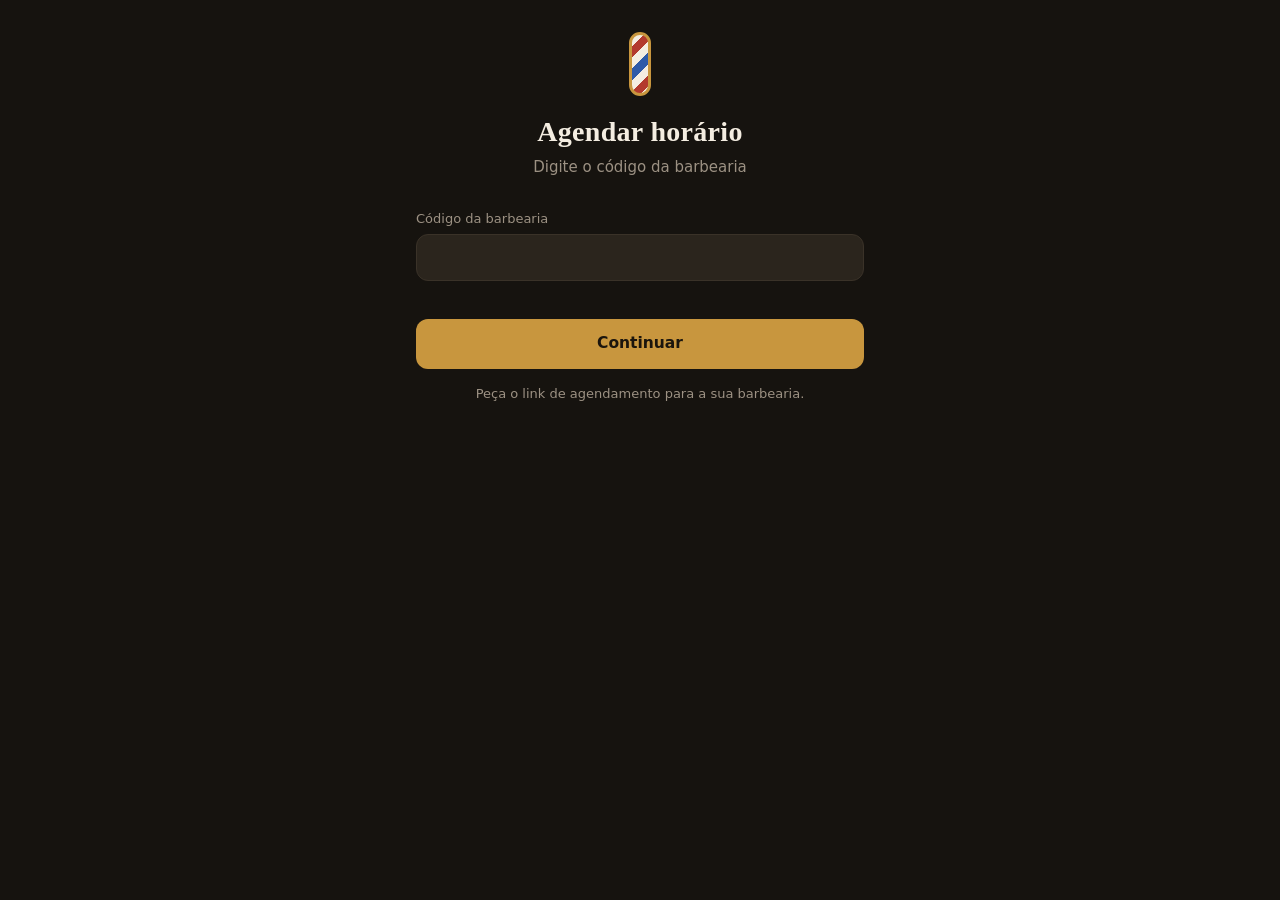
==== agendar/index.html @ 5ee4e3a0 "Site inicial: painel e agendamento" ====
<!doctype html>
<html lang="pt-BR">
<head>
  <meta charset="utf-8">
  <meta name="viewport" content="width=device-width, initial-scale=1, viewport-fit=cover">
  <meta name="theme-color" content="#16130f">
  <title>Agendar horário</title>
  <link rel="stylesheet" href="../comum/app.css">
  <link rel="stylesheet" href="../comum/web.css">
</head>
<body>
  <div id="app" class="pagina"></div>
  <div id="overlays"></div>
  <div id="toast" class="toast"></div>
  <script src="../comum/supabase.js"></script>
  <script src="../comum/comum.js"></script>
  <script src="agendar.js"></script>
</body>
</html>
---- comum/app.css ----
:root {
  --bg: #16130f;
  --surface: #211c16;
  --surface-2: #2b251d;
  --line: #3a3228;
  --text: #f4ede1;
  --muted: #9c9183;
  --gold: #c8963e;
  --gold-soft: rgba(200, 150, 62, .14);
  --green: #74b36f;
  --green-soft: rgba(116, 179, 111, .14);
  --red: #d8604f;
  --red-soft: rgba(216, 96, 79, .14);
  --blue: #6c9bd8;
  --blue-soft: rgba(108, 155, 216, .14);
  --radius: 14px;
  --nav-h: 64px;
}

* { box-sizing: border-box; -webkit-tap-highlight-color: transparent; }
html, body { margin: 0; padding: 0; background: var(--bg); color: var(--text); }
body {
  font-family: system-ui, -apple-system, "Segoe UI", Roboto, sans-serif;
  font-size: 15px;
  line-height: 1.4;
  overscroll-behavior: none;
}
button, input, select, textarea { font: inherit; color: inherit; }
button { cursor: pointer; }

/* ---------- Login ---------- */
.login {
  min-height: 100vh;
  display: flex; flex-direction: column; justify-content: center;
  padding: 32px 24px;
  max-width: 420px; margin: 0 auto;
}
.brand { text-align: center; margin-bottom: 32px; }
.pole {
  width: 22px; height: 64px; margin: 0 auto 16px; border-radius: 11px;
  border: 3px solid var(--gold);
  background: repeating-linear-gradient(135deg, #f4ede1 0 8px, #b33a2e 8px 16px, #f4ede1 16px 24px, #2e5aa8 24px 32px);
}
.brand h1 {
  font-family: Georgia, "Times New Roman", serif;
  font-weight: 600; font-size: 28px; margin: 0; letter-spacing: .3px;
}
.brand p { color: var(--muted); margin: 6px 0 0; }

/* ---------- Shell ---------- */
.topbar {
  position: sticky; top: 0; z-index: 5;
  display: flex; align-items: center; justify-content: space-between;
  padding: 14px 16px 10px;
  background: var(--bg);
}
.topbar h2 { margin: 0; font-size: 22px; font-weight: 700; }
.topbar .sub { color: var(--muted); font-size: 13px; }
.chip {
  display: inline-flex; align-items: center; gap: 6px;
  padding: 6px 10px; border-radius: 999px;
  background: var(--surface); color: var(--muted); font-size: 13px;
  border: 1px solid var(--line);
}
.content { padding: 4px 16px calc(var(--nav-h) + 90px); }

.nav {
  position: fixed; left: 0; right: 0; bottom: 0; z-index: 10;
  height: var(--nav-h);
  display: flex; background: var(--surface);
  border-top: 1px solid var(--line);
}
.nav button {
  flex: 1; border: 0; background: none; color: var(--muted);
  display: flex; flex-direction: column; align-items: center; justify-content: center; gap: 3px;
  font-size: 11.5px;
}
.nav button svg { width: 22px; height: 22px; }
.nav button.on { color: var(--gold); }

.fab {
  position: fixed; right: 18px; bottom: calc(var(--nav-h) + 18px); z-index: 9;
  width: 56px; height: 56px; border-radius: 18px; border: 0;
  background: var(--gold); color: #1b150d;
  box-shadow: 0 6px 18px rgba(0,0,0,.45);
  display: flex; align-items: center; justify-content: center;
}
.fab svg { width: 26px; height: 26px; }

/* ---------- Componentes ---------- */
.card {
  background: var(--surface); border: 1px solid var(--line);
  border-radius: var(--radius); padding: 14px;
}
.stack > * + * { margin-top: 10px; }
.section-title {
  margin: 22px 0 10px; font-size: 13px; letter-spacing: .6px;
  text-transform: uppercase; color: var(--muted); font-weight: 600;
  display: flex; justify-content: space-between; align-items: center;
}
.stats { display: grid; grid-template-columns: 1fr 1fr; gap: 10px; }
.stat { background: var(--surface); border: 1px solid var(--line); border-radius: var(--radius); padding: 12px 14px; }
.stat.wide { grid-column: span 2; }
.stat .lbl { color: var(--muted); font-size: 12.5px; }
.stat .val { white-space: nowrap; font-size: 20px; font-weight: 700; margin-top: 2px; font-variant-numeric: tabular-nums; }
.stat.gold .val { color: var(--gold); }
.pos { color: var(--green); }
.neg { color: var(--red); }

.list { background: var(--surface); border: 1px solid var(--line); border-radius: var(--radius); overflow: hidden; }
.item {
  display: flex; align-items: center; gap: 12px;
  padding: 12px 14px; border-bottom: 1px solid var(--line);
  width: 100%; background: none; border-left: 0; border-right: 0; border-top: 0; text-align: left;
}
.item:last-child { border-bottom: 0; }
.item:active { background: var(--surface-2); }
.item .main { flex: 1; min-width: 0; }
.item .t { font-weight: 600; white-space: nowrap; overflow: hidden; text-overflow: ellipsis; }
.item .s { color: var(--muted); font-size: 13px; white-space: nowrap; overflow: hidden; text-overflow: ellipsis; }
.icon-btn {
  flex: none; width: 40px; height: 40px; border-radius: 12px;
  border: 1px solid var(--line); background: var(--surface-2); color: var(--muted);
  display: flex; align-items: center; justify-content: center;
}
.icon-btn svg { width: 19px; height: 19px; }
.icon-btn:active { filter: brightness(.9); }
.icon-btn.danger { background: var(--red-soft); color: var(--red); border-color: transparent; }
.item .right { text-align: right; font-variant-numeric: tabular-nums; white-space: nowrap; }
.time {
  min-width: 52px; text-align: center; font-weight: 700; font-variant-numeric: tabular-nums;
  padding: 6px 0; border-radius: 10px; background: var(--surface-2);
}
.avatar {
  width: 40px; height: 40px; border-radius: 50%; flex: none;
  display: flex; align-items: center; justify-content: center;
  background: var(--gold-soft); color: var(--gold); font-weight: 700;
}

.badge {
  display: inline-block; padding: 2px 8px; border-radius: 999px; font-size: 11.5px; font-weight: 600;
}
.b-agendado { background: var(--blue-soft); color: var(--blue); }
.b-concluido { background: var(--green-soft); color: var(--green); }
.b-cancelado { background: var(--red-soft); color: var(--red); }
.b-faltou { background: var(--surface-2); color: var(--muted); }

.empty { text-align: center; color: var(--muted); padding: 28px 12px; }

.datebar { display: flex; align-items: center; gap: 8px; margin-bottom: 12px; }
.datebar .d {
  flex: 1; text-align: center; padding: 10px; border-radius: 12px;
  background: var(--surface); border: 1px solid var(--line); font-weight: 600;
  position: relative;
}
.datebar .d input { position: absolute; inset: 0; opacity: 0; width: 100%; }
.iconbtn {
  width: 42px; height: 42px; border-radius: 12px; border: 1px solid var(--line);
  background: var(--surface); display: flex; align-items: center; justify-content: center; flex: none;
}
.iconbtn svg { width: 20px; height: 20px; }

.search {
  width: 100%; padding: 12px 14px; border-radius: 12px;
  background: var(--surface); border: 1px solid var(--line); outline: none; margin-bottom: 12px;
}
.search:focus { border-color: var(--gold); }

.bars .row { display: flex; align-items: center; gap: 10px; margin: 8px 0; font-size: 13.5px; }
.bars .row .n { width: 96px; color: var(--muted); }
.bars .row .bar { flex: 1; height: 8px; background: var(--surface-2); border-radius: 4px; overflow: hidden; }
.bars .row .bar i { display: block; height: 100%; background: var(--gold); border-radius: 4px; }
.bars .row .v { min-width: 92px; text-align: right; font-variant-numeric: tabular-nums; white-space: nowrap; }

.quick { display: grid; grid-template-columns: repeat(3, 1fr); gap: 10px; }
.quick button {
  background: var(--surface); border: 1px solid var(--line); border-radius: var(--radius);
  padding: 14px 6px; display: flex; flex-direction: column; align-items: center; gap: 6px; font-size: 13px;
}
.quick button svg { width: 22px; height: 22px; color: var(--gold); }

/* ---------- Formulários ---------- */
.field { margin-bottom: 14px; }
.field label { display: block; font-size: 13px; color: var(--muted); margin-bottom: 6px; }
.field input, .field select, .field textarea {
  width: 100%; padding: 12px 14px; border-radius: 12px;
  background: var(--surface-2); border: 1px solid var(--line); outline: none;
  -webkit-appearance: none; appearance: none;
}
.field select {
  background-image: linear-gradient(45deg, transparent 50%, var(--muted) 50%), linear-gradient(135deg, var(--muted) 50%, transparent 50%);
  background-position: calc(100% - 18px) 52%, calc(100% - 13px) 52%;
  background-size: 5px 5px; background-repeat: no-repeat; padding-right: 34px;
}
.field textarea { min-height: 76px; resize: vertical; }
.field input:focus, .field select:focus, .field textarea:focus { border-color: var(--gold); }
.row2 { display: grid; grid-template-columns: 1fr 1fr; gap: 10px; }
.row3 { display: grid; grid-template-columns: 1fr 1.6fr 1.2fr; gap: 8px; }

.btn {
  width: 100%; padding: 14px; border-radius: 12px; border: 0;
  background: var(--gold); color: #1b150d; font-weight: 700; font-size: 15.5px;
}
.btn:active { filter: brightness(.92); }
.btn.ghost { background: var(--surface-2); color: var(--text); border: 1px solid var(--line); }
.btn.danger { background: var(--red-soft); color: var(--red); }
.btn.green { background: var(--green); color: #0f1a0e; }
.btns { display: grid; gap: 10px; margin-top: 6px; }
.btns.two { grid-template-columns: 1fr 1fr; }

.seg { display: grid; grid-auto-flow: column; grid-auto-columns: 1fr; gap: 6px; background: var(--surface-2); padding: 4px; border-radius: 12px; margin-bottom: 14px; }
.seg button { border: 0; background: none; padding: 9px 4px; border-radius: 9px; color: var(--muted); font-weight: 600; font-size: 13.5px; }
.seg button.on { background: var(--surface); color: var(--text); box-shadow: 0 1px 0 var(--line); }
.seg.in button.on { color: var(--green); }
.seg.out button.on { color: var(--red); }

.err { color: var(--red); font-size: 13.5px; min-height: 18px; margin: -4px 0 10px; }
.hint { color: var(--muted); font-size: 13px; }

/* ---------- Janelas (bottom sheet) ---------- */
.overlay {
  position: fixed; inset: 0; z-index: 50;
  background: rgba(0,0,0,.6);
  display: flex; align-items: flex-end; justify-content: center;
  animation: fade .15s ease-out;
}
.sheet {
  width: 100%; max-width: 560px; max-height: 92vh; overflow-y: auto;
  background: var(--surface); border-radius: 20px 20px 0 0;
  padding: 8px 18px 22px; border-top: 1px solid var(--line);
  animation: up .2s ease-out;
}
.sheet .grab { width: 40px; height: 4px; border-radius: 2px; background: var(--line); margin: 4px auto 12px; }
.sheet h3 { margin: 0 0 16px; font-size: 19px; }
.sheet .kv { display: flex; justify-content: space-between; padding: 9px 0; border-bottom: 1px solid var(--line); gap: 12px; }
.sheet .kv span:first-child { color: var(--muted); }
.sheet .kv span:last-child { text-align: right; }
.overlay.center { align-items: center; padding: 24px; }
.overlay.center .sheet { border-radius: 18px; border: 1px solid var(--line); }

@keyframes up { from { transform: translateY(40px); opacity: .4; } to { transform: none; opacity: 1; } }
@keyframes fade { from { opacity: 0; } to { opacity: 1; } }

.toast {
  position: fixed; left: 50%; bottom: calc(var(--nav-h) + 20px); z-index: 100;
  transform: translateX(-50%) translateY(20px); opacity: 0; pointer-events: none;
  background: var(--text); color: var(--bg); padding: 10px 16px; border-radius: 12px;
  font-weight: 600; font-size: 14px; transition: all .2s; max-width: 90vw; text-align: center;
}
.toast.show { opacity: 1; transform: translateX(-50%) translateY(0); }
.toast.bad { background: var(--red); color: #fff; }

/* ---------- Agenda: profissional, semana e horários livres ---------- */
.ok { color: var(--green); }
.item.ag { box-shadow: inset 4px 0 0 var(--prof, var(--line)); }
.time small { display: block; font-size: 11px; font-weight: 500; color: var(--muted); }
.legend { display: flex; flex-wrap: wrap; gap: 6px 14px; margin: 0 0 12px; font-size: 13px; color: var(--muted); }
.legend span { display: inline-flex; align-items: center; gap: 6px; }
.legend i { width: 10px; height: 10px; border-radius: 3px; display: inline-block; }
.dayhead {
  width: 100%; display: flex; justify-content: space-between; align-items: center;
  margin: 16px 0 8px; padding: 0; border: 0; background: none;
  font-size: 13px; letter-spacing: .4px; text-transform: uppercase; font-weight: 600; color: var(--muted);
}
.dayhead.today { color: var(--gold); }
.slots { display: flex; gap: 6px; overflow-x: auto; padding-bottom: 4px; scrollbar-width: none; }
.slots button {
  flex: none; padding: 8px 11px; border-radius: 10px; border: 1px solid var(--line);
  background: var(--surface-2); font-variant-numeric: tabular-nums; font-size: 14px;
}
.slots button.on { background: var(--gold); color: #1b150d; border-color: var(--gold); font-weight: 700; }
.btn.small { width: auto; padding: 8px 14px; font-size: 14px; flex: none; }
.icon-btn.wa { color: var(--green); background: var(--green-soft); border-color: transparent; }
.link { border: 0; background: none; color: var(--gold); font-weight: 600; font-size: 13px; text-transform: none; letter-spacing: 0; padding: 0; }
.quick button .badge { margin-left: 2px; }

/* ---------- Concluir atendimento ---------- */
.prod-row { display: grid; grid-template-columns: 1fr 64px 40px; gap: 8px; margin-bottom: 8px; align-items: center; }
.prod-row select, .prod-row input {
  width: 100%; padding: 10px; border-radius: 10px; background: var(--surface-2); border: 1px solid var(--line); outline: none;
  -webkit-appearance: none; appearance: none; min-width: 0;
}
.total { text-align: right; font-size: 16px; margin: 4px 0 10px; }
.total b { color: var(--gold); font-size: 20px; }

/* ---------- Avisos, fidelidade, cores ---------- */
.card.alert { border-color: var(--gold); background: var(--gold-soft); margin-bottom: 14px; }
.card.alert .btns { margin-top: 12px; }
.card.fid { margin-top: 14px; }
.card.fid .t { font-weight: 600; margin-bottom: 8px; }
.stamps { display: flex; flex-wrap: wrap; gap: 6px; margin-bottom: 6px; }
.stamps i { width: 22px; height: 22px; border-radius: 50%; border: 2px dashed var(--line); display: inline-block; }
.stamps i.on { background: var(--gold); border: 2px solid var(--gold); }
.swatches { display: flex; flex-wrap: wrap; gap: 10px; }
.swatches button { width: 34px; height: 34px; border-radius: 50%; border: 3px solid transparent; }
.swatches button.on { border-color: var(--text); }
.hr-row { gap: 8px; }
.hr-row .check { flex: 1; display: flex; align-items: center; gap: 8px; font-weight: 600; min-width: 0; }
.hr-row .check input { width: 18px; height: 18px; accent-color: var(--gold); }
.hr-row input[type=time] {
  width: 92px; padding: 8px; border-radius: 10px; background: var(--surface-2); border: 1px solid var(--line); outline: none;
}

/* ---------- Gráfico de colunas (série única) ---------- */
.colchart { width: 100%; height: auto; display: block; }
.colchart .axis { stroke: var(--line); stroke-width: 1; }
.colchart .hit { fill: transparent; }
.colchart .bar { fill: var(--gold); opacity: .55; }
.colchart .col.cur .bar, .colchart .col.sel .bar { opacity: 1; }
.colchart text { fill: var(--muted); font-size: 9.5px; }
.colchart .col.sel text { fill: var(--text); font-weight: 700; }

/* Barra fina no topo enquanto o app conversa com o servidor */
body::before {
  content: ''; position: fixed; top: 0; left: 0; right: 0; height: 3px; z-index: 100;
  background: linear-gradient(90deg, transparent, var(--gold), transparent);
  background-size: 50% 100%; background-repeat: no-repeat;
  opacity: 0; transition: opacity .2s; pointer-events: none;
}
body.carregando::before { opacity: 1; animation: carregando 1s linear infinite; }
@keyframes carregando { from { background-position: -50% 0; } to { background-position: 150% 0; } }

/* Listas de horários em grade (página de agendamento) */
.slots.grade { flex-wrap: wrap; overflow: visible; }
---- comum/web.css ----
/* Ajustes para as páginas web; o visual base é o mesmo do app (app.css, copiado na publicação). */
body { min-height: 100vh; }
.pagina { max-width: 480px; margin: 0 auto; padding: 32px 16px 48px; }
.pagina.larga { max-width: 960px; }
.topo-web { display: flex; align-items: center; justify-content: space-between; gap: 12px; margin-bottom: 18px; }
.topo-web h1 { font-family: Georgia, "Times New Roman", serif; font-weight: 600; font-size: 24px; margin: 0; }
.topo-web .sub { color: var(--muted); font-size: 13px; }
.link-btn { border: 0; background: none; color: var(--gold); font-weight: 600; padding: 6px 0; }
.chip-st { display: inline-block; padding: 2px 9px; border-radius: 999px; font-size: 12px; font-weight: 700; white-space: nowrap; }
.st-em_dia { background: var(--green-soft); color: var(--green); }
.st-a_vencer { background: var(--gold-soft); color: var(--gold); }
.st-vencida { background: var(--red-soft); color: var(--red); }
.st-inativa { background: var(--surface-2); color: var(--muted); }
.filtros { display: flex; gap: 8px; flex-wrap: wrap; margin: 14px 0; }
.filtros input { flex: 1; min-width: 180px; }
.qr { background: #fff; border-radius: 12px; padding: 10px; width: 200px; margin: 8px auto; }
.qr svg { display: block; width: 100%; height: auto; }
.copiar { display: flex; gap: 8px; }
.copiar input { flex: 1; min-width: 0; }
.grid-cards { display: grid; grid-template-columns: repeat(auto-fill, minmax(150px, 1fr)); gap: 10px; }
@media (min-width: 720px) { .sheet { max-width: 560px; margin: 0 auto; } }
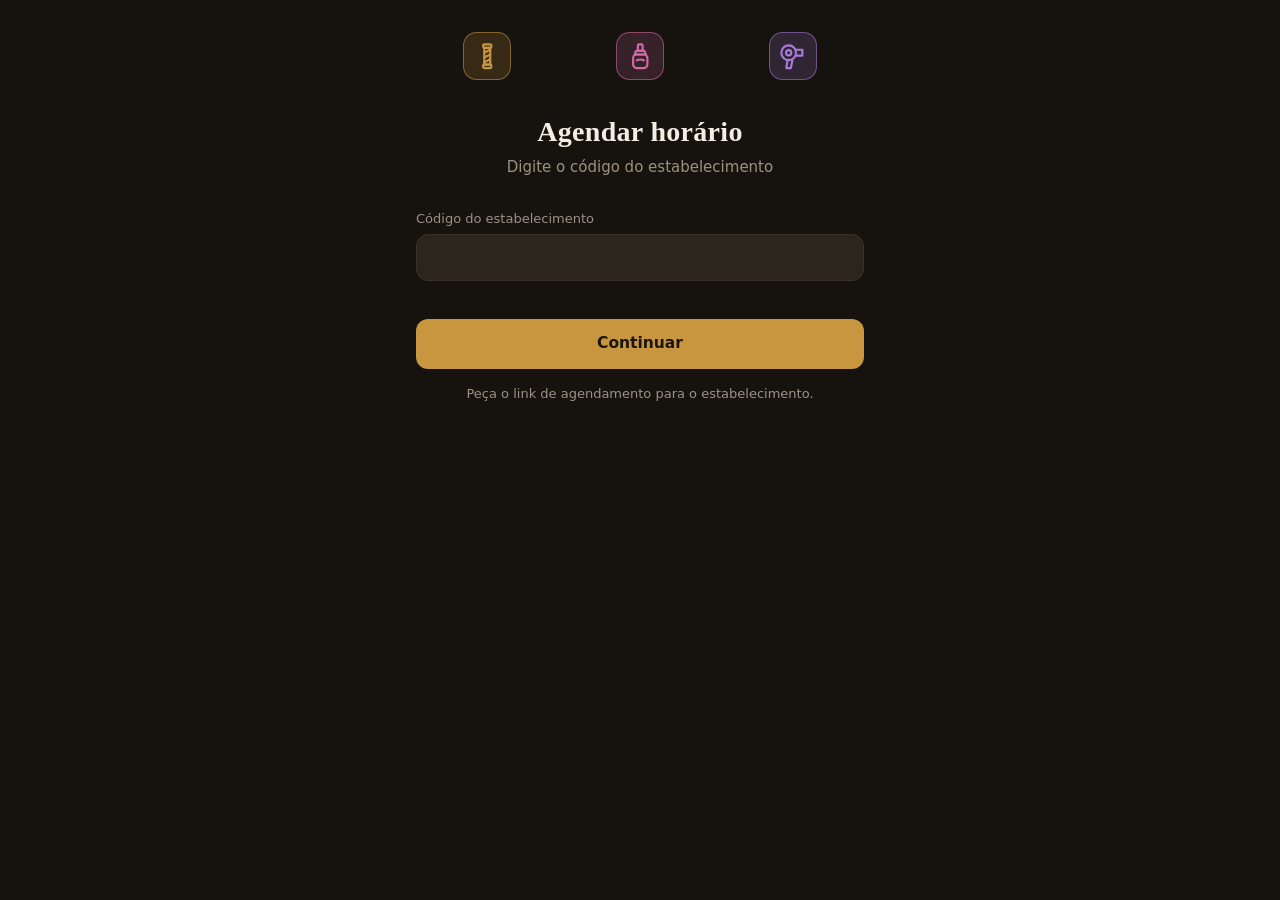
==== commit 732046f7: "Atualiza o site (app bbd817f)" ====
--- a/agendar/index.html
+++ b/agendar/index.html
@@ -14,6 +14,7 @@
   <div id="toast" class="toast"></div>
   <script src="../comum/supabase.js"></script>
   <script src="../comum/comum.js"></script>
+  <script src="../comum/tipos.js"></script>
   <script src="agendar.js"></script>
 </body>
 </html>
--- a/comum/app.css
+++ b/comum/app.css
@@ -13,6 +13,7 @@
   --red-soft: rgba(216, 96, 79, .14);
   --blue: #6c9bd8;
   --blue-soft: rgba(108, 155, 216, .14);
+  --on-gold: #1b150d;
   --radius: 14px;
   --nav-h: 64px;
 }
@@ -81,7 +82,7 @@
 .fab {
   position: fixed; right: 18px; bottom: calc(var(--nav-h) + 18px); z-index: 9;
   width: 56px; height: 56px; border-radius: 18px; border: 0;
-  background: var(--gold); color: #1b150d;
+  background: var(--gold); color: var(--on-gold);
   box-shadow: 0 6px 18px rgba(0,0,0,.45);
   display: flex; align-items: center; justify-content: center;
 }
@@ -199,7 +200,7 @@
 
 .btn {
   width: 100%; padding: 14px; border-radius: 12px; border: 0;
-  background: var(--gold); color: #1b150d; font-weight: 700; font-size: 15.5px;
+  background: var(--gold); color: var(--on-gold); font-weight: 700; font-size: 15.5px;
 }
 .btn:active { filter: brightness(.92); }
 .btn.ghost { background: var(--surface-2); color: var(--text); border: 1px solid var(--line); }
@@ -268,7 +269,7 @@
   flex: none; padding: 8px 11px; border-radius: 10px; border: 1px solid var(--line);
   background: var(--surface-2); font-variant-numeric: tabular-nums; font-size: 14px;
 }
-.slots button.on { background: var(--gold); color: #1b150d; border-color: var(--gold); font-weight: 700; }
+.slots button.on { background: var(--gold); color: var(--on-gold); border-color: var(--gold); font-weight: 700; }
 .btn.small { width: auto; padding: 8px 14px; font-size: 14px; flex: none; }
 .icon-btn.wa { color: var(--green); background: var(--green-soft); border-color: transparent; }
 .link { border: 0; background: none; color: var(--gold); font-weight: 600; font-size: 13px; text-transform: none; letter-spacing: 0; padding: 0; }
@@ -322,3 +323,40 @@
 
 /* Listas de horários em grade (página de agendamento) */
 .slots.grade { flex-wrap: wrap; overflow: visible; }
+
+/* ---------- Logo do tipo de estabelecimento ---------- */
+.logo-tipo {
+  display: inline-flex; align-items: center; justify-content: center; flex: none;
+  border-radius: 28%; background: color-mix(in srgb, var(--c) 18%, transparent); color: var(--c);
+  border: 1.5px solid color-mix(in srgb, var(--c) 55%, transparent);
+}
+.logo-tipo svg { width: 62%; height: 62%; }
+.brand .logo-tipo { margin: 0 auto 16px; }
+
+/* ---------- Sistema da equipe no computador: menu à esquerda ---------- */
+.nav .nav-marca { display: none; }
+@media (min-width: 900px) {
+  .shell { padding-left: 232px; }
+  .shell .nav {
+    top: 0; right: auto; width: 232px; height: auto;
+    flex-direction: column; justify-content: flex-start; gap: 2px;
+    padding: 18px 12px; border-top: 0; border-right: 1px solid var(--line);
+  }
+  .shell .nav .nav-marca { display: flex; align-items: center; gap: 10px; padding: 4px 8px 18px; font-weight: 700; min-width: 0; }
+  .shell .nav .nav-marca span:last-child { overflow: hidden; text-overflow: ellipsis; white-space: nowrap; }
+  .shell .nav button { flex: none; flex-direction: row; justify-content: flex-start; gap: 12px; padding: 11px 12px; border-radius: 10px; font-size: 14.5px; }
+  .shell .nav button:hover { background: var(--surface-2); color: var(--text); }
+  .shell .nav button.on { background: var(--gold-soft); color: var(--gold); }
+  .shell .topbar, .shell .content { max-width: 1040px; margin: 0 auto; padding-left: 28px; padding-right: 28px; }
+  .shell .content { padding-bottom: 110px; }
+  .shell .fab { bottom: 28px; right: 28px; }
+  .toast { bottom: 28px; }
+  .shell .content .stats { grid-template-columns: repeat(4, 1fr); }
+  .shell .content .quick { grid-template-columns: repeat(6, 1fr); }
+  button.item:hover, .item[role=button]:hover { background: var(--surface-2); }
+}
+@media (min-width: 720px) {
+  .overlay { align-items: center; padding: 24px; }
+  .sheet { border-radius: 18px; border: 1px solid var(--line); max-height: 88vh; }
+  .sheet .grab { display: none; }
+}
--- a/comum/web.css
+++ b/comum/web.css
@@ -19,3 +19,99 @@
 .copiar input { flex: 1; min-width: 0; }
 .grid-cards { display: grid; grid-template-columns: repeat(auto-fill, minmax(150px, 1fr)); gap: 10px; }
 @media (min-width: 720px) { .sheet { max-width: 560px; margin: 0 auto; } }
+
+/* ---------- Painel: menu lateral ---------- */
+.painel { min-height: 100vh; }
+.menu {
+  position: fixed; top: 0; bottom: 0; left: 0; z-index: 40; width: 248px;
+  display: flex; flex-direction: column; gap: 2px; padding: 18px 12px;
+  background: var(--surface); border-right: 1px solid var(--line);
+  transform: translateX(-100%); transition: transform .2s ease-out; overflow-y: auto;
+}
+.menu .marca { display: flex; align-items: center; gap: 10px; padding: 4px 8px 18px; }
+.menu .marca b { display: block; font-size: 15px; }
+.menu .marca small { color: var(--muted); font-size: 12px; }
+.menu .marca .icones { display: flex; gap: 3px; }
+.menu a {
+  display: flex; align-items: center; gap: 12px; padding: 11px 12px; border-radius: 10px;
+  color: var(--muted); text-decoration: none; font-weight: 600; font-size: 14.5px;
+}
+.menu a svg { width: 20px; height: 20px; flex: none; }
+.menu a:hover { background: var(--surface-2); color: var(--text); }
+.menu a.on { background: var(--gold-soft); color: var(--gold); }
+.menu .rodape { margin-top: auto; padding: 14px 8px 0; border-top: 1px solid var(--line); color: var(--muted); font-size: 13px; }
+.menu-fundo { position: fixed; inset: 0; z-index: 39; background: rgba(0,0,0,.55); display: none; }
+.painel.aberto .menu { transform: none; }
+.painel.aberto .menu-fundo { display: block; }
+.principal { padding: 14px 16px 64px; max-width: 1180px; margin: 0 auto; }
+.principal .topo-web { position: sticky; top: 0; z-index: 5; background: var(--bg); padding: 8px 0 10px; margin-bottom: 10px; }
+.topo-web .titulo { display: flex; align-items: center; gap: 10px; min-width: 0; }
+.topo-web .acoes { display: flex; gap: 8px; flex-wrap: wrap; justify-content: flex-end; }
+.hamb { width: 42px; height: 42px; border-radius: 12px; border: 1px solid var(--line); background: var(--surface); display: flex; align-items: center; justify-content: center; flex: none; }
+.hamb svg { width: 22px; height: 22px; }
+@media (min-width: 960px) {
+  .menu { transform: none; }
+  .menu-fundo, .hamb { display: none !important; }
+  .principal { margin-left: 248px; padding: 18px 32px 64px; }
+}
+@media (min-width: 1428px) { .principal { margin-left: max(248px, calc((100vw - 1180px) / 2)); } }
+
+/* ---------- Painel: grades e cartões ---------- */
+.grade { display: grid; gap: 12px; }
+.grade.k4 { grid-template-columns: repeat(2, 1fr); }
+.grade.k3 { grid-template-columns: 1fr; }
+.grade.k2 { grid-template-columns: 1fr; }
+@media (min-width: 720px) { .grade.k4 { grid-template-columns: repeat(4, 1fr); } .grade.k3 { grid-template-columns: repeat(3, 1fr); } .grade.k2 { grid-template-columns: 1fr 1fr; } }
+.grade .stat .val { font-size: 22px; }
+.stat .det { color: var(--muted); font-size: 12.5px; margin-top: 2px; }
+.card h4 { margin: 0 0 10px; font-size: 14px; color: var(--muted); font-weight: 600; text-transform: uppercase; letter-spacing: .5px; }
+.tipo-card { display: flex; align-items: center; gap: 12px; }
+.tipo-card .n { font-size: 22px; font-weight: 700; }
+.tipo-card .s { color: var(--muted); font-size: 13px; }
+
+/* ---------- Gráfico de colunas em HTML (uma série) ---------- */
+.colunas { display: flex; align-items: flex-end; gap: 6px; height: 170px; padding-top: 22px; border-bottom: 1px solid var(--line); }
+.colunas .col { flex: 1; height: 100%; display: flex; flex-direction: column; justify-content: flex-end; position: relative; outline: none; cursor: default; }
+.colunas .col i { display: block; background: var(--gold); opacity: .55; border-radius: 4px 4px 0 0; min-height: 0; }
+.colunas .col.atual i, .colunas .col:hover i, .colunas .col:focus i { opacity: 1; }
+.colunas .col .v { position: absolute; left: 50%; transform: translateX(-50%); bottom: calc(var(--h) + 4px); font-size: 11.5px; color: var(--text); white-space: nowrap; font-variant-numeric: tabular-nums; display: none; }
+.colunas .col.atual .v { display: block; }
+.colunas .col:hover .v, .colunas .col:focus .v { display: none; }
+.colunas .col .tip {
+  position: absolute; left: 50%; bottom: calc(var(--h) + 8px); transform: translateX(-50%); z-index: 3;
+  background: var(--text); color: var(--bg); border-radius: 8px; padding: 6px 9px; font-size: 12.5px; white-space: nowrap;
+  pointer-events: none; display: none; box-shadow: 0 4px 14px rgba(0,0,0,.35);
+}
+.colunas .col:hover .tip, .colunas .col:focus .tip { display: block; }
+.colunas .col:first-child .tip { left: 0; transform: none; }
+.colunas .col:last-child .tip { left: auto; right: 0; transform: none; }
+.rotulos { display: flex; gap: 6px; margin-top: 6px; }
+.rotulos span { flex: 1; text-align: center; font-size: 11px; color: var(--muted); }
+details.tabela { margin-top: 10px; }
+details.tabela summary { color: var(--gold); font-size: 13px; font-weight: 600; cursor: pointer; }
+table.dados { width: 100%; border-collapse: collapse; font-size: 13.5px; margin-top: 8px; font-variant-numeric: tabular-nums; }
+table.dados th, table.dados td { padding: 7px 8px; border-bottom: 1px solid var(--line); text-align: right; white-space: nowrap; }
+table.dados th:first-child, table.dados td:first-child { text-align: left; }
+table.dados th { color: var(--muted); font-weight: 600; font-size: 12.5px; }
+.rolar { overflow-x: auto; }
+
+/* ---------- Tipo e cor do estabelecimento ---------- */
+.tipos-escolha { display: grid; grid-template-columns: repeat(3, 1fr); gap: 10px; margin-bottom: 14px; }
+.tipos-escolha button {
+  display: flex; flex-direction: column; align-items: center; gap: 8px; padding: 14px 6px;
+  border-radius: 14px; border: 2px solid var(--line); background: var(--surface-2); font-weight: 600; font-size: 13.5px;
+}
+.tipos-escolha button.on { border-color: var(--gold); background: var(--gold-soft); }
+.cores { display: flex; flex-wrap: wrap; gap: 10px; align-items: center; }
+.cores button.cor { width: 34px; height: 34px; border-radius: 50%; border: 3px solid transparent; box-shadow: inset 0 0 0 1px rgba(255,255,255,.12); }
+.cores button.cor.on { border-color: var(--text); }
+.cores label.outra { display: inline-flex; align-items: center; gap: 8px; padding: 7px 12px; border-radius: 999px; border: 1px solid var(--line); background: var(--surface-2); cursor: pointer; font-size: 13.5px; font-weight: 600; }
+.cores label.outra input { width: 26px; height: 26px; border: 0; padding: 0; background: none; cursor: pointer; }
+.previa { display: flex; align-items: center; gap: 14px; padding: 14px; border-radius: 14px; border: 1px solid var(--line); background: var(--bg); margin: 12px 0 18px; }
+.previa .nome { font-weight: 700; font-size: 17px; }
+.previa .bt { margin-left: auto; padding: 8px 14px; border-radius: 10px; background: var(--c); color: var(--on); font-weight: 700; font-size: 13.5px; white-space: nowrap; }
+.form-pagina { max-width: 760px; }
+.form-pagina .card + .card { margin-top: 14px; }
+.item .logo-tipo { width: 40px; height: 40px; }
+.icones-login { display: flex; justify-content: center; gap: 10px; margin-bottom: 16px; }
+.principal .bars .row .n { width: 150px; white-space: nowrap; overflow: hidden; text-overflow: ellipsis; }
